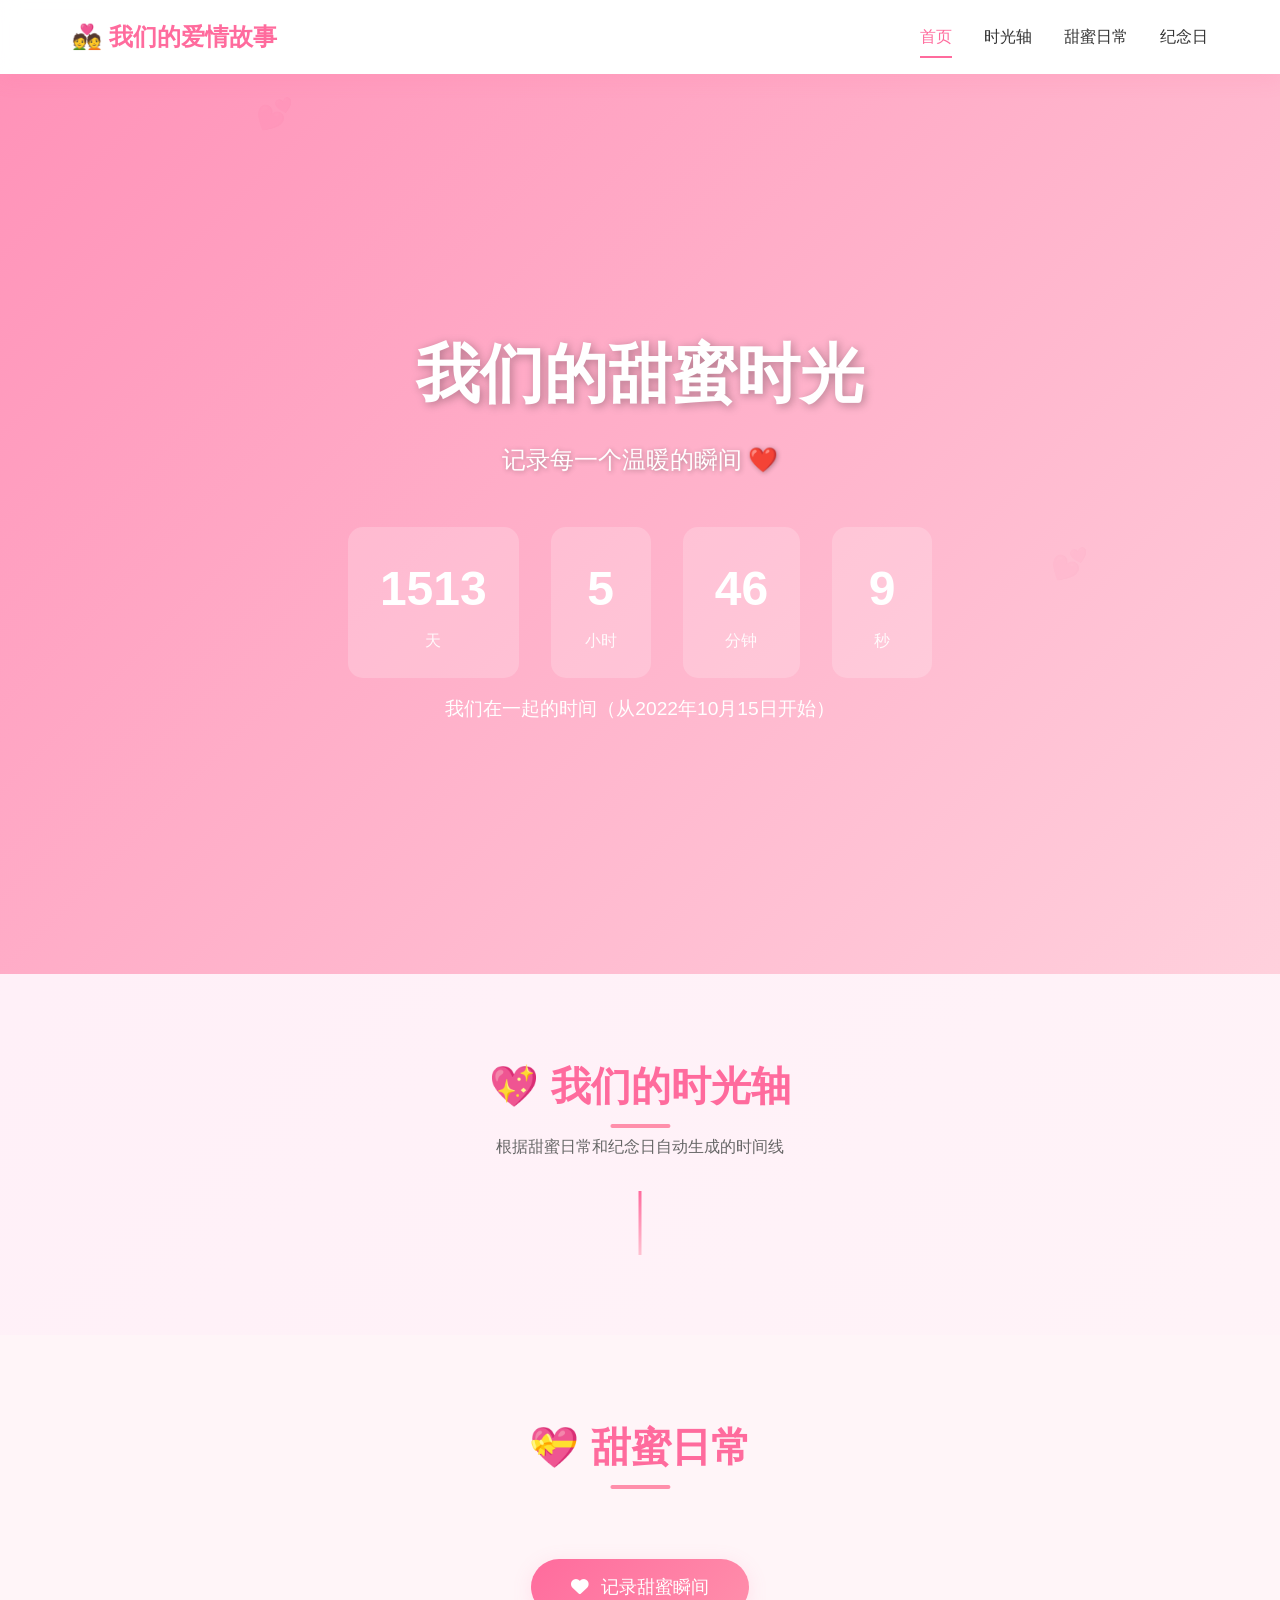
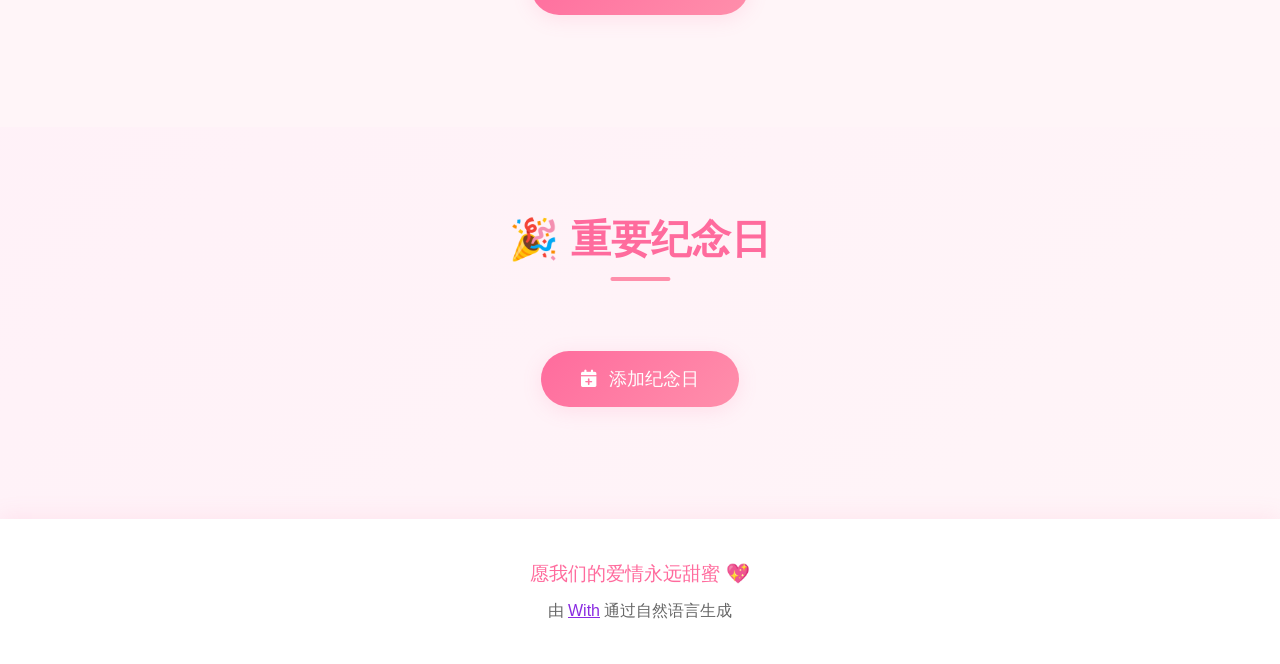
==== static/index.html @ 1916144a "nitial commit: 甜蜜相册项目 - 支持图床上传" ====
<!DOCTYPE html>
<html lang="zh-CN">
<head>
    <meta charset="UTF-8">
    <meta name="viewport" content="width=device-width, initial-scale=1.0">
    <title>我们的甜蜜时光 💕</title>
    <link rel="stylesheet" href="style.css">
    <script src="https://cdn.tailwindcss.com"></script>
    <link rel="stylesheet" href="https://cdnjs.cloudflare.com/ajax/libs/font-awesome/6.4.0/css/all.min.css">
</head>
<body>
    <!-- 背景装饰 -->
    <div class="hearts-background"></div>
    
    <!-- 导航栏 -->
    <nav class="nav-bar">
        <div class="nav-container">
            <h1 class="nav-title">💑 我们的爱情故事</h1>
            <div class="nav-links">
                <a href="#home" class="nav-link active">首页</a>
                <a href="#timeline" class="nav-link">时光轴</a>
                <a href="#memories" class="nav-link">甜蜜日常</a>
                <a href="#anniversaries" class="nav-link">纪念日</a>
            </div>
        </div>
    </nav>

    <!-- 主页横幅 -->
    <section id="home" class="hero-section">
        <div class="hero-overlay"></div>
        <div class="hero-content">
            <h1 class="hero-title">我们的甜蜜时光</h1>
            <p class="hero-subtitle">记录每一个温暖的瞬间 ❤️</p>
            <div class="love-counter">
                <div class="counter-item">
                    <span class="counter-number" id="days">0</span>
                    <span class="counter-label">天</span>
                </div>
                <div class="counter-item">
                    <span class="counter-number" id="hours">0</span>
                    <span class="counter-label">小时</span>
                </div>
                <div class="counter-item">
                    <span class="counter-number" id="minutes">0</span>
                    <span class="counter-label">分钟</span>
                </div>
                <div class="counter-item">
                    <span class="counter-number" id="seconds">0</span>
                    <span class="counter-label">秒</span>
                </div>
            </div>
            <p class="love-date">我们在一起的时间（从2022年10月15日开始）</p>
        </div>
    </section>

    <!-- 时光轴 -->
    <section id="timeline" class="section">
        <div class="container">
            <h2 class="section-title">💖 我们的时光轴</h2>
            <p class="section-subtitle">根据甜蜜日常和纪念日自动生成的时间线</p>
            <div class="timeline" id="timelineContainer"></div>
        </div>
    </section>

    <!-- 甜蜜日常 -->
    <section id="memories" class="section bg-pink">
        <div class="container">
            <h2 class="section-title">💝 甜蜜日常</h2>
            <div class="memories-grid" id="memoriesGrid"></div>
            <button class="add-btn" id="addMemoryBtn">
                <i class="fas fa-heart"></i> 记录甜蜜瞬间
            </button>
        </div>
    </section>

    <!-- 重要纪念日 -->
    <section id="anniversaries" class="section">
        <div class="container">
            <h2 class="section-title">🎉 重要纪念日</h2>
            <div class="anniversaries-grid" id="anniversariesGrid"></div>
            <button class="add-btn" id="addAnniversaryBtn">
                <i class="fas fa-calendar-plus"></i> 添加纪念日
            </button>
        </div>
    </section>

    <!-- 模态框 - 添加甜蜜日常 -->
    <div class="modal" id="memoryModal">
        <div class="modal-content">
            <span class="modal-close" data-modal="memoryModal">&times;</span>
            <h3 class="modal-title">记录甜蜜瞬间</h3>
            <form id="memoryForm">
                <div class="form-group">
                    <label>日期</label>
                    <input type="date" id="memoryDate" required>
                </div>
                <div class="form-group">
                    <label>标题</label>
                    <input type="text" id="memoryTitle" placeholder="今天做了什么..." required>
                </div>
                <div class="form-group">
                    <label>内容</label>
                    <textarea id="memoryContent" placeholder="记录今天的甜蜜..." rows="4" required></textarea>
                </div>
                <div class="form-group">
                    <label>心情</label>
                    <select id="memoryMood" required>
                        <option value="😊">😊 开心</option>
                        <option value="😍">😍 甜蜜</option>
                        <option value="🥰">🥰 幸福</option>
                        <option value="😘">😘 浪漫</option>
                        <option value="🤗">🤗 温暖</option>
                    </select>
                </div>
                <div class="form-group">
                    <label>照片（可选，可多选）</label>
                    <input type="file" id="memoryPhotos" accept="image/*" multiple class="file-input">
                    <div id="memoryPhotoPreview" class="photo-preview-container"></div>
                </div>
                <button type="submit" class="submit-btn" id="memorySubmitBtn">保存</button>
            </form>
        </div>
    </div>

    <!-- 模态框 - 添加纪念日 -->
    <div class="modal" id="anniversaryModal">
        <div class="modal-content">
            <span class="modal-close" data-modal="anniversaryModal">&times;</span>
            <h3 class="modal-title">添加纪念日</h3>
            <form id="anniversaryForm">
                <div class="form-group">
                    <label>日期</label>
                    <input type="date" id="anniversaryDate" required>
                </div>
                <div class="form-group">
                    <label>纪念日名称</label>
                    <input type="text" id="anniversaryName" placeholder="例如：恋爱纪念日" required>
                </div>
                <div class="form-group">
                    <label>图标</label>
                    <select id="anniversaryIcon" required>
                        <option value="💕">💕 爱心</option>
                        <option value="🎂">🎂 生日</option>
                        <option value="💍">💍 订婚</option>
                        <option value="💐">💐 鲜花</option>
                        <option value="🎁">🎁 礼物</option>
                        <option value="✈️">✈️ 旅行</option>
                        <option value="🏠">🏠 同居</option>
                        <option value="👶">👶 宝宝</option>
                    </select>
                </div>
                <div class="form-group">
                    <label>描述</label>
                    <textarea id="anniversaryDesc" placeholder="这个日子的意义..." rows="3" required></textarea>
                </div>
                <div class="form-group">
                    <label>照片（可选，可多选）</label>
                    <input type="file" id="anniversaryPhotos" accept="image/*" multiple class="file-input">
                    <div id="anniversaryPhotoPreview" class="photo-preview-container"></div>
                </div>
                <button type="submit" class="submit-btn" id="anniversarySubmitBtn">保存</button>
            </form>
        </div>
    </div>

    <!-- 照片查看器 -->
    <div class="photo-viewer" id="photoViewer">
        <span class="viewer-close">&times;</span>
        <img src="" alt="" id="viewerImage">
        <p class="viewer-caption" id="viewerCaption"></p>
    </div>

    <!-- 页脚 -->
    <footer class="footer">
        <p>愿我们的爱情永远甜蜜 💖</p>
        <p>由 <a href="https://with.woa.com/" style="color: #8A2BE2;" target="_blank">With</a> 通过自然语言生成</p>
    </footer>

    <script type="module" src="main.js"></script>
</body>
</html>
---- static/style.css ----
/* 全局样式 */
* {
    margin: 0;
    padding: 0;
    box-sizing: border-box;
}

:root {
    --primary-color: #ff6b9d;
    --secondary-color: #ffc2d1;
    --accent-color: #ff8fab;
    --text-dark: #333;
    --text-light: #666;
    --bg-light: #fff5f8;
    --bg-white: #ffffff;
    --shadow: 0 4px 20px rgba(255, 107, 157, 0.15);
    --shadow-hover: 0 8px 30px rgba(255, 107, 157, 0.25);
}

body {
    font-family: 'Segoe UI', Tahoma, Geneva, Verdana, sans-serif;
    color: var(--text-dark);
    background: linear-gradient(135deg, #ffeef8 0%, #fff5f8 100%);
    overflow-x: hidden;
    line-height: 1.6;
}

/* 爱心背景动画 */
.hearts-background {
    position: fixed;
    top: 0;
    left: 0;
    width: 100%;
    height: 100%;
    pointer-events: none;
    z-index: 0;
    overflow: hidden;
}

.hearts-background::before,
.hearts-background::after {
    content: '💕';
    position: absolute;
    font-size: 30px;
    opacity: 0.1;
    animation: float 15s infinite;
}

.hearts-background::before {
    top: 10%;
    left: 20%;
    animation-delay: 0s;
}

.hearts-background::after {
    top: 60%;
    right: 15%;
    animation-delay: 7s;
}

@keyframes float {
    0%, 100% {
        transform: translateY(0) rotate(0deg);
    }
    50% {
        transform: translateY(-50px) rotate(180deg);
    }
}

/* 导航栏 */
.nav-bar {
    background: rgba(255, 255, 255, 0.95);
    backdrop-filter: blur(10px);
    box-shadow: var(--shadow);
    position: sticky;
    top: 0;
    z-index: 1000;
    padding: 1rem 0;
}

.nav-container {
    max-width: 1200px;
    margin: 0 auto;
    padding: 0 2rem;
    display: flex;
    justify-content: space-between;
    align-items: center;
    flex-wrap: wrap;
}

.nav-title {
    font-size: 1.5rem;
    color: var(--primary-color);
    font-weight: bold;
}

.nav-links {
    display: flex;
    gap: 2rem;
    flex-wrap: wrap;
}

.nav-link {
    color: var(--text-dark);
    text-decoration: none;
    font-weight: 500;
    transition: all 0.3s ease;
    position: relative;
    padding: 0.5rem 0;
}

.nav-link::after {
    content: '';
    position: absolute;
    bottom: 0;
    left: 0;
    width: 0;
    height: 2px;
    background: var(--primary-color);
    transition: width 0.3s ease;
}

.nav-link:hover::after,
.nav-link.active::after {
    width: 100%;
}

.nav-link:hover,
.nav-link.active {
    color: var(--primary-color);
}

/* 主页横幅 */
.hero-section {
    position: relative;
    height: 100vh;
    display: flex;
    align-items: center;
    justify-content: center;
    background: url('https://zhiyan-ai-agent-with-1258344702.cos.ap-guangzhou.tencentcos.cn/with/6a33768f-5288-438a-882b-850403fa813e/image_1768901592_1_1.jpg') center/cover no-repeat;
    overflow: hidden;
}

.hero-overlay {
    position: absolute;
    top: 0;
    left: 0;
    width: 100%;
    height: 100%;
    background: linear-gradient(135deg, rgba(255, 107, 157, 0.7), rgba(255, 194, 209, 0.7));
}

.hero-content {
    position: relative;
    z-index: 1;
    text-align: center;
    color: white;
    padding: 2rem;
}

.hero-title {
    font-size: 4rem;
    font-weight: bold;
    margin-bottom: 1rem;
    text-shadow: 2px 2px 10px rgba(0, 0, 0, 0.3);
    animation: fadeInDown 1s ease;
}

.hero-subtitle {
    font-size: 1.5rem;
    margin-bottom: 3rem;
    text-shadow: 1px 1px 5px rgba(0, 0, 0, 0.3);
    animation: fadeInUp 1s ease 0.3s both;
}

.love-counter {
    display: flex;
    gap: 2rem;
    justify-content: center;
    margin-bottom: 1rem;
    animation: fadeInUp 1s ease 0.6s both;
    flex-wrap: wrap;
}

.counter-item {
    background: rgba(255, 255, 255, 0.2);
    backdrop-filter: blur(10px);
    padding: 1.5rem 2rem;
    border-radius: 15px;
    display: flex;
    flex-direction: column;
    align-items: center;
    min-width: 100px;
}

.counter-number {
    font-size: 3rem;
    font-weight: bold;
    display: block;
}

.counter-label {
    font-size: 1rem;
    opacity: 0.9;
}

.love-date {
    font-size: 1.2rem;
    opacity: 0.9;
    animation: fadeInUp 1s ease 0.9s both;
}

@keyframes fadeInDown {
    from {
        opacity: 0;
        transform: translateY(-30px);
    }
    to {
        opacity: 1;
        transform: translateY(0);
    }
}

@keyframes fadeInUp {
    from {
        opacity: 0;
        transform: translateY(30px);
    }
    to {
        opacity: 1;
        transform: translateY(0);
    }
}

/* 通用区块样式 */
.section {
    padding: 5rem 2rem;
    position: relative;
    z-index: 1;
}

.bg-pink {
    background: var(--bg-light);
}

.container {
    max-width: 1200px;
    margin: 0 auto;
}

.section-title {
    text-align: center;
    font-size: 2.5rem;
    color: var(--primary-color);
    margin-bottom: 3rem;
    position: relative;
    display: inline-block;
    left: 50%;
    transform: translateX(-50%);
}

.section-title::after {
    content: '';
    position: absolute;
    bottom: -10px;
    left: 50%;
    transform: translateX(-50%);
    width: 60px;
    height: 4px;
    background: var(--accent-color);
    border-radius: 2px;
}

/* 时光轴 */
.timeline {
    position: relative;
    padding: 2rem 0;
}

.timeline::before {
    content: '';
    position: absolute;
    left: 50%;
    top: 0;
    bottom: 0;
    width: 3px;
    background: linear-gradient(to bottom, var(--primary-color), var(--secondary-color));
    transform: translateX(-50%);
}

.timeline-item {
    display: flex;
    margin-bottom: 3rem;
    position: relative;
    animation: fadeIn 0.6s ease;
}

.timeline-item:nth-child(odd) {
    flex-direction: row-reverse;
}

.timeline-content {
    width: 45%;
    background: var(--bg-white);
    padding: 2rem;
    border-radius: 15px;
    box-shadow: var(--shadow);
    transition: all 0.3s ease;
    position: relative;
}

.timeline-content:hover {
    transform: translateY(-5px);
    box-shadow: var(--shadow-hover);
}

.timeline-date {
    color: var(--primary-color);
    font-weight: bold;
    font-size: 0.9rem;
    margin-bottom: 0.5rem;
}

.timeline-title {
    font-size: 1.3rem;
    color: var(--text-dark);
    margin-bottom: 0.5rem;
}

.timeline-desc {
    color: var(--text-light);
    line-height: 1.6;
}

.timeline-dot {
    position: absolute;
    left: 50%;
    top: 20px;
    width: 20px;
    height: 20px;
    background: var(--primary-color);
    border: 4px solid white;
    border-radius: 50%;
    transform: translateX(-50%);
    box-shadow: 0 0 0 4px var(--secondary-color);
    z-index: 2;
}

.timeline-delete {
    position: absolute;
    top: 1rem;
    right: 1rem;
    background: none;
    border: none;
    color: var(--text-light);
    cursor: pointer;
    font-size: 1.2rem;
    transition: color 0.3s ease;
}

.timeline-delete:hover {
    color: var(--primary-color);
}

@keyframes fadeIn {
    from {
        opacity: 0;
        transform: translateY(20px);
    }
    to {
        opacity: 1;
        transform: translateY(0);
    }
}

/* 甜蜜日常 */
.memories-grid {
    display: grid;
    grid-template-columns: repeat(auto-fill, minmax(320px, 1fr));
    gap: 2rem;
    margin-bottom: 2rem;
}

.memory-card {
    background: var(--bg-white);
    border-radius: 15px;
    padding: 2rem;
    box-shadow: var(--shadow);
    transition: all 0.3s ease;
    position: relative;
    animation: fadeIn 0.6s ease;
}

.memory-card:hover {
    transform: translateY(-5px);
    box-shadow: var(--shadow-hover);
}

.memory-header {
    display: flex;
    justify-content: space-between;
    align-items: center;
    margin-bottom: 1rem;
}

.memory-mood {
    font-size: 2rem;
}

.memory-date {
    color: var(--text-light);
    font-size: 0.9rem;
}

.memory-title {
    font-size: 1.3rem;
    color: var(--text-dark);
    margin-bottom: 0.5rem;
}

.memory-content {
    color: var(--text-light);
    line-height: 1.6;
}

.memory-delete {
    position: absolute;
    top: 1rem;
    right: 1rem;
    background: none;
    border: none;
    color: var(--text-light);
    cursor: pointer;
    font-size: 1rem;
    transition: color 0.3s ease;
}

.memory-delete:hover {
    color: var(--primary-color);
}

/* 纪念日 */
.anniversaries-grid {
    display: grid;
    grid-template-columns: repeat(auto-fill, minmax(280px, 1fr));
    gap: 2rem;
    margin-bottom: 2rem;
}

.anniversary-card {
    background: linear-gradient(135deg, var(--primary-color), var(--accent-color));
    color: white;
    border-radius: 15px;
    padding: 2rem;
    box-shadow: var(--shadow);
    transition: all 0.3s ease;
    position: relative;
    animation: fadeIn 0.6s ease;
}

.anniversary-card:hover {
    transform: translateY(-5px) scale(1.02);
    box-shadow: var(--shadow-hover);
}

.anniversary-icon {
    font-size: 3rem;
    margin-bottom: 1rem;
    display: block;
}

.anniversary-name {
    font-size: 1.5rem;
    font-weight: bold;
    margin-bottom: 0.5rem;
}

.anniversary-date {
    font-size: 1rem;
    opacity: 0.9;
    margin-bottom: 0.5rem;
}

.anniversary-countdown {
    font-size: 0.9rem;
    opacity: 0.8;
    margin-bottom: 1rem;
}

.anniversary-desc {
    font-size: 0.95rem;
    line-height: 1.5;
    opacity: 0.95;
}

.anniversary-delete {
    position: absolute;
    top: 1rem;
    right: 1rem;
    background: rgba(255, 255, 255, 0.3);
    border: none;
    width: 30px;
    height: 30px;
    border-radius: 50%;
    cursor: pointer;
    color: white;
    font-size: 1rem;
    display: flex;
    align-items: center;
    justify-content: center;
    transition: background 0.3s ease;
}

.anniversary-delete:hover {
    background: rgba(255, 255, 255, 0.5);
}

/* 按钮 */
.add-btn {
    display: block;
    margin: 2rem auto;
    padding: 1rem 2.5rem;
    background: linear-gradient(135deg, var(--primary-color), var(--accent-color));
    color: white;
    border: none;
    border-radius: 50px;
    font-size: 1.1rem;
    font-weight: 500;
    cursor: pointer;
    box-shadow: var(--shadow);
    transition: all 0.3s ease;
}

.add-btn:hover {
    transform: translateY(-3px);
    box-shadow: var(--shadow-hover);
}

.add-btn i {
    margin-right: 0.5rem;
}

/* 模态框 */
.modal {
    display: none;
    position: fixed;
    top: 0;
    left: 0;
    width: 100%;
    height: 100%;
    background: rgba(0, 0, 0, 0.6);
    backdrop-filter: blur(5px);
    z-index: 2000;
    align-items: center;
    justify-content: center;
    animation: fadeIn 0.3s ease;
}

.modal.active {
    display: flex;
}

.modal-content {
    background: var(--bg-white);
    border-radius: 20px;
    padding: 2.5rem;
    max-width: 500px;
    width: 90%;
    max-height: 90vh;
    overflow-y: auto;
    position: relative;
    animation: slideUp 0.3s ease;
}

@keyframes slideUp {
    from {
        opacity: 0;
        transform: translateY(50px);
    }
    to {
        opacity: 1;
        transform: translateY(0);
    }
}

.modal-close {
    position: absolute;
    top: 1rem;
    right: 1rem;
    font-size: 2rem;
    color: var(--text-light);
    cursor: pointer;
    transition: color 0.3s ease;
    line-height: 1;
}

.modal-close:hover {
    color: var(--primary-color);
}

.modal-title {
    font-size: 1.8rem;
    color: var(--primary-color);
    margin-bottom: 1.5rem;
}

.form-group {
    margin-bottom: 1.5rem;
}

.form-group label {
    display: block;
    color: var(--text-dark);
    font-weight: 500;
    margin-bottom: 0.5rem;
}

.form-group input,
.form-group textarea,
.form-group select {
    width: 100%;
    padding: 0.8rem;
    border: 2px solid var(--secondary-color);
    border-radius: 10px;
    font-size: 1rem;
    font-family: inherit;
    transition: border-color 0.3s ease;
}

.form-group input:focus,
.form-group textarea:focus,
.form-group select:focus {
    outline: none;
    border-color: var(--primary-color);
}

.submit-btn {
    width: 100%;
    padding: 1rem;
    background: linear-gradient(135deg, var(--primary-color), var(--accent-color));
    color: white;
    border: none;
    border-radius: 10px;
    font-size: 1.1rem;
    font-weight: 500;
    cursor: pointer;
    transition: all 0.3s ease;
}

.submit-btn:hover {
    transform: translateY(-2px);
    box-shadow: var(--shadow);
}

.submit-btn:disabled {
    opacity: 0.6;
    cursor: not-allowed;
}

/* 照片查看器 */
.photo-viewer {
    display: none;
    position: fixed;
    top: 0;
    left: 0;
    width: 100%;
    height: 100%;
    background: rgba(0, 0, 0, 0.95);
    z-index: 3000;
    align-items: center;
    justify-content: center;
    animation: fadeIn 0.3s ease;
}

.photo-viewer.active {
    display: flex;
}

.viewer-close {
    position: absolute;
    top: 2rem;
    right: 2rem;
    font-size: 3rem;
    color: white;
    cursor: pointer;
    z-index: 3001;
    transition: transform 0.3s ease;
}

.viewer-close:hover {
    transform: scale(1.2);
}

#viewerImage {
    max-width: 90%;
    max-height: 80vh;
    object-fit: contain;
    border-radius: 10px;
}

.viewer-caption {
    position: absolute;
    bottom: 2rem;
    left: 50%;
    transform: translateX(-50%);
    color: white;
    font-size: 1.2rem;
    text-align: center;
    max-width: 80%;
}

/* 页脚 */
.footer {
    background: var(--bg-white);
    padding: 2rem;
    text-align: center;
    color: var(--text-light);
    box-shadow: 0 -4px 20px rgba(255, 107, 157, 0.1);
}

.footer p {
    margin: 0.5rem 0;
}

.footer p:first-child {
    color: var(--primary-color);
    font-size: 1.2rem;
    font-weight: 500;
}

/* 时光轴照片展示 */
.section-subtitle {
    text-align: center;
    color: var(--text-light);
    font-size: 1rem;
    margin-top: -2rem;
    margin-bottom: 2rem;
}

.timeline-badge {
    font-size: 2rem;
    margin-bottom: 0.5rem;
}

.timeline-toggle,
.memory-toggle,
.anniversary-toggle {
    margin-top: 1rem;
    padding: 0.5rem 1rem;
    background: var(--secondary-color);
    color: var(--text-dark);
    border: none;
    border-radius: 8px;
    cursor: pointer;
    font-size: 0.9rem;
    transition: all 0.3s ease;
    display: inline-flex;
    align-items: center;
    gap: 0.5rem;
}

.timeline-toggle:hover,
.memory-toggle:hover,
.anniversary-toggle:hover {
    background: var(--primary-color);
    color: white;
    transform: translateY(-2px);
}

.timeline-photos,
.memory-photos,
.anniversary-photos {
    display: grid;
    grid-template-columns: repeat(auto-fill, minmax(150px, 1fr));
    gap: 0.8rem;
    margin-top: 1rem;
    padding: 1rem;
    background: var(--bg-light);
    border-radius: 10px;
}

.timeline-photo,
.memory-photo,
.anniversary-photo {
    width: 100%;
    height: 150px;
    object-fit: cover;
    border-radius: 8px;
    cursor: pointer;
    transition: all 0.3s ease;
    box-shadow: 0 2px 10px rgba(0, 0, 0, 0.1);
}

.timeline-photo:hover,
.memory-photo:hover,
.anniversary-photo:hover {
    transform: scale(1.05);
    box-shadow: 0 4px 15px rgba(255, 107, 157, 0.3);
}

/* 照片预览容器 */
.photo-preview-container {
    display: grid;
    grid-template-columns: repeat(auto-fill, minmax(100px, 1fr));
    gap: 0.8rem;
    margin-top: 0.8rem;
}

.photo-preview-item {
    position: relative;
    width: 100%;
    height: 100px;
    border-radius: 8px;
    overflow: hidden;
}

.photo-preview-item img {
    width: 100%;
    height: 100%;
    object-fit: cover;
}

.photo-preview-remove {
    position: absolute;
    top: 5px;
    right: 5px;
    background: rgba(255, 107, 157, 0.9);
    color: white;
    border: none;
    width: 25px;
    height: 25px;
    border-radius: 50%;
    cursor: pointer;
    display: flex;
    align-items: center;
    justify-content: center;
    font-size: 0.8rem;
    transition: all 0.3s ease;
}

.photo-preview-remove:hover {
    background: var(--primary-color);
    transform: scale(1.1);
}

/* 响应式设计 */
@media (max-width: 768px) {
    .hero-title {
        font-size: 2.5rem;
    }

    .hero-subtitle {
        font-size: 1.2rem;
    }

    .love-counter {
        gap: 1rem;
    }

    .counter-item {
        padding: 1rem 1.5rem;
        min-width: 80px;
    }

    .counter-number {
        font-size: 2rem;
    }

    .nav-container {
        flex-direction: column;
        gap: 1rem;
    }

    .nav-links {
        gap: 1rem;
        justify-content: center;
    }

    .section-title {
        font-size: 2rem;
    }

    .timeline::before {
        left: 20px;
    }

    .timeline-item {
        flex-direction: row !important;
        padding-left: 50px;
    }

    .timeline-content {
        width: 100%;
    }

    .timeline-dot {
        left: 20px;
    }

    .memories-grid,
    .anniversaries-grid {
        grid-template-columns: 1fr;
    }

    .timeline-photos,
    .memory-photos,
    .anniversary-photos {
        grid-template-columns: repeat(2, 1fr);
    }

    .modal-content {
        padding: 2rem 1.5rem;
    }
}
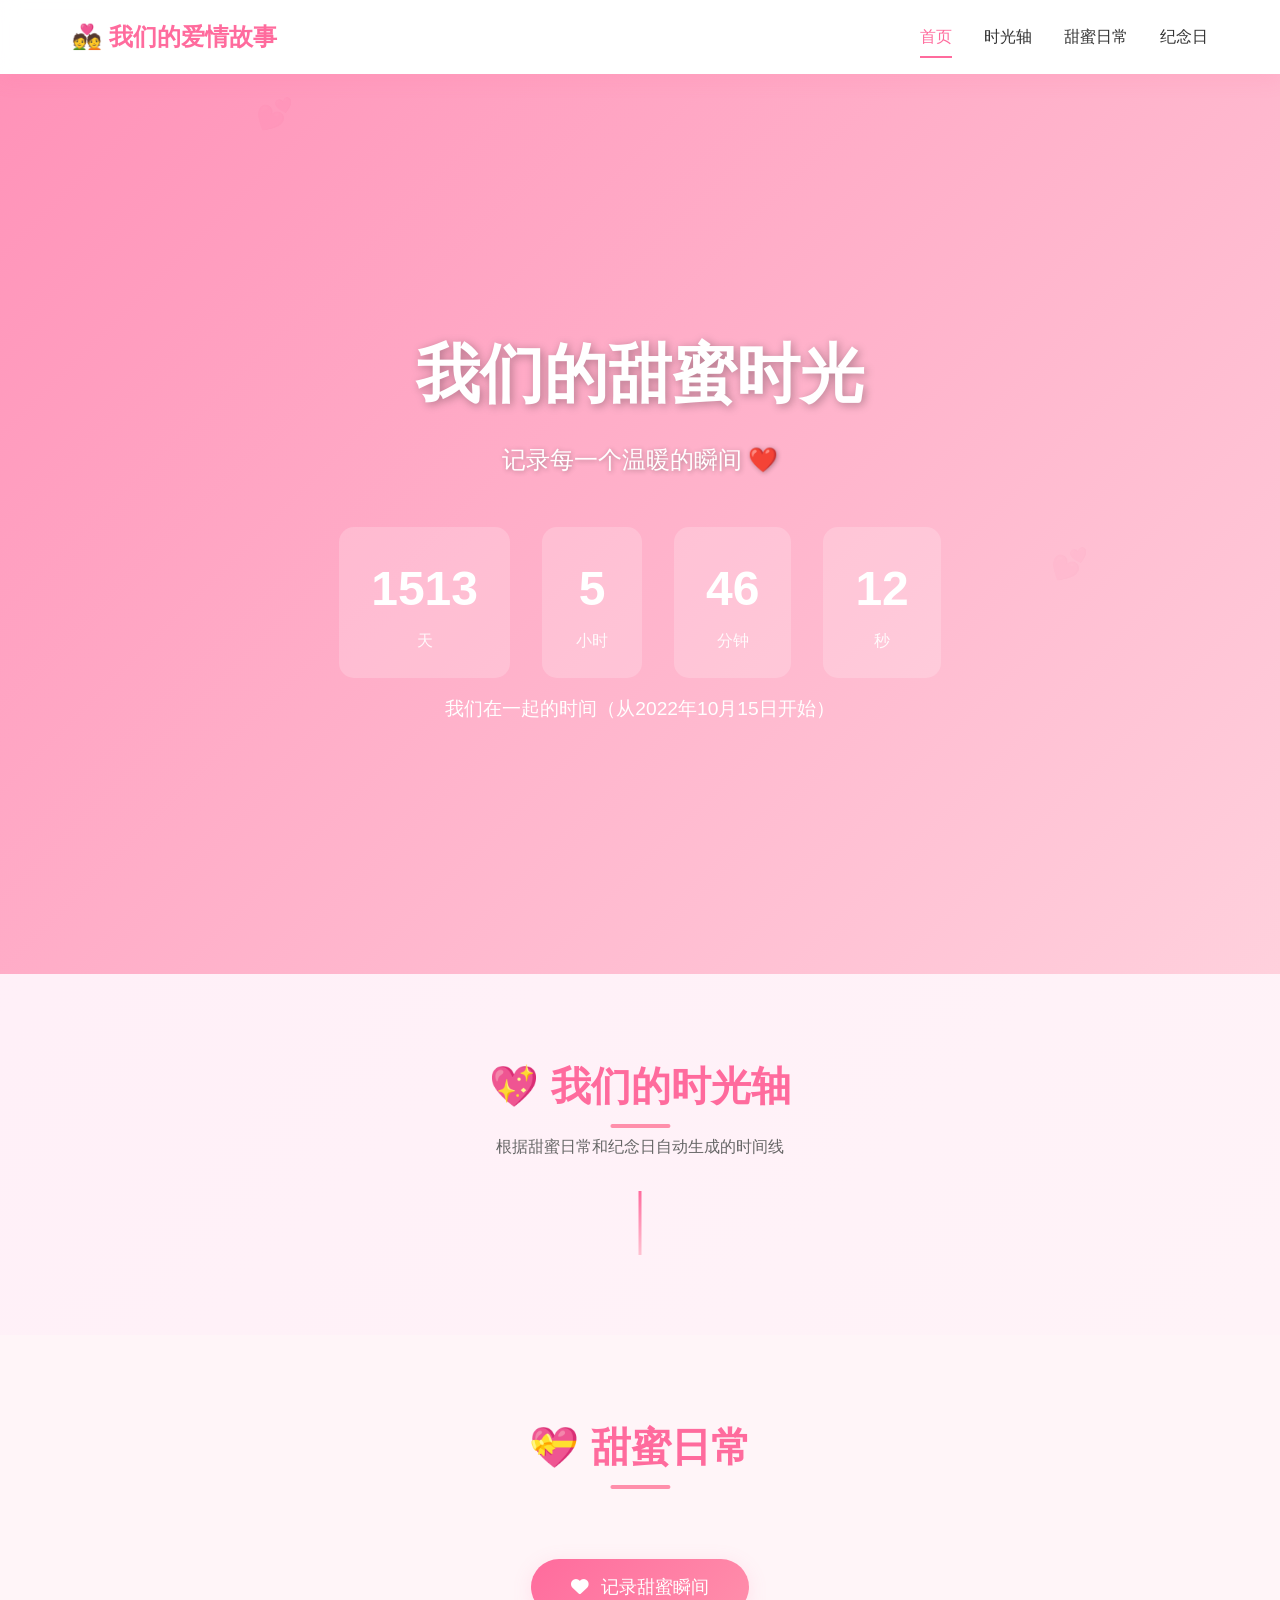
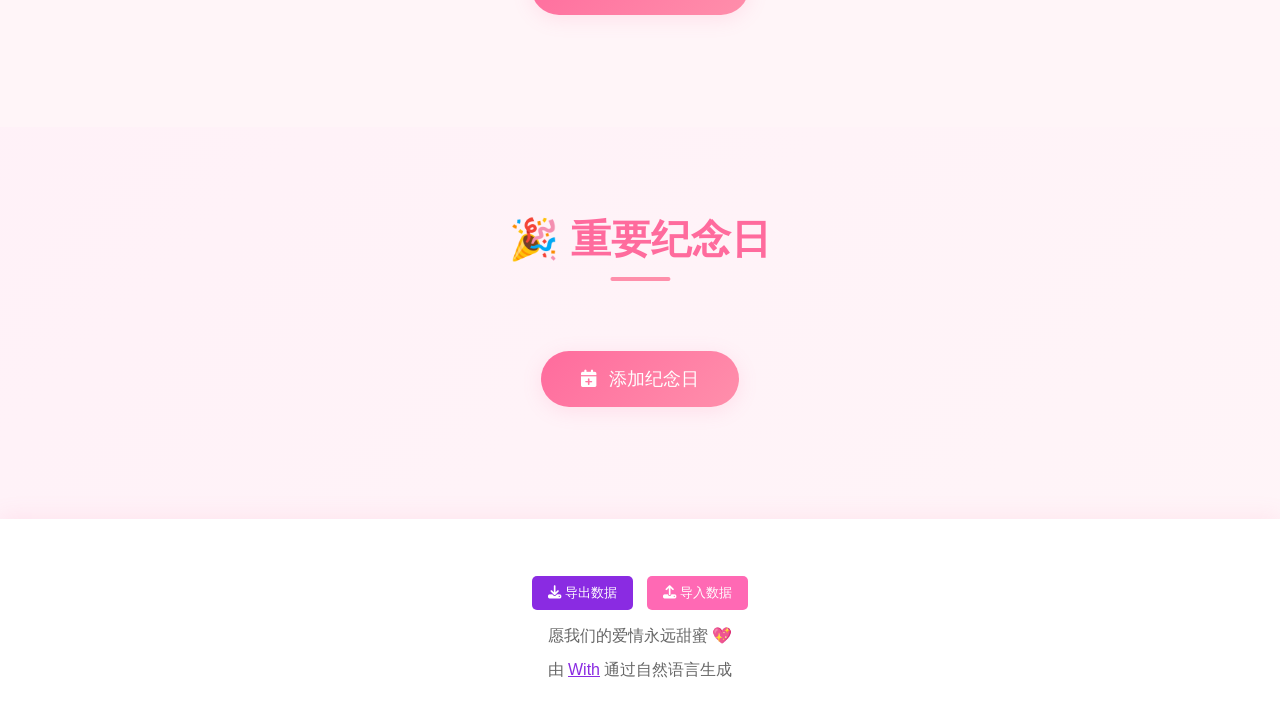
==== commit 9956bcd0: "静态网页" ====
--- a/static/index.html
+++ b/static/index.html
@@ -7,6 +7,10 @@
     <link rel="stylesheet" href="style.css">
     <script src="https://cdn.tailwindcss.com"></script>
     <link rel="stylesheet" href="https://cdnjs.cloudflare.com/ajax/libs/font-awesome/6.4.0/css/all.min.css">
+    <!-- 阿里云 OSS SDK -->
+    <script src="https://gosspublic.alicdn.com/aliyun-oss-sdk-6.17.1.min.js"></script>
+    <!-- 配置文件 -->
+    <script src="config.js"></script>
 </head>
 <body>
     <!-- 背景装饰 -->
